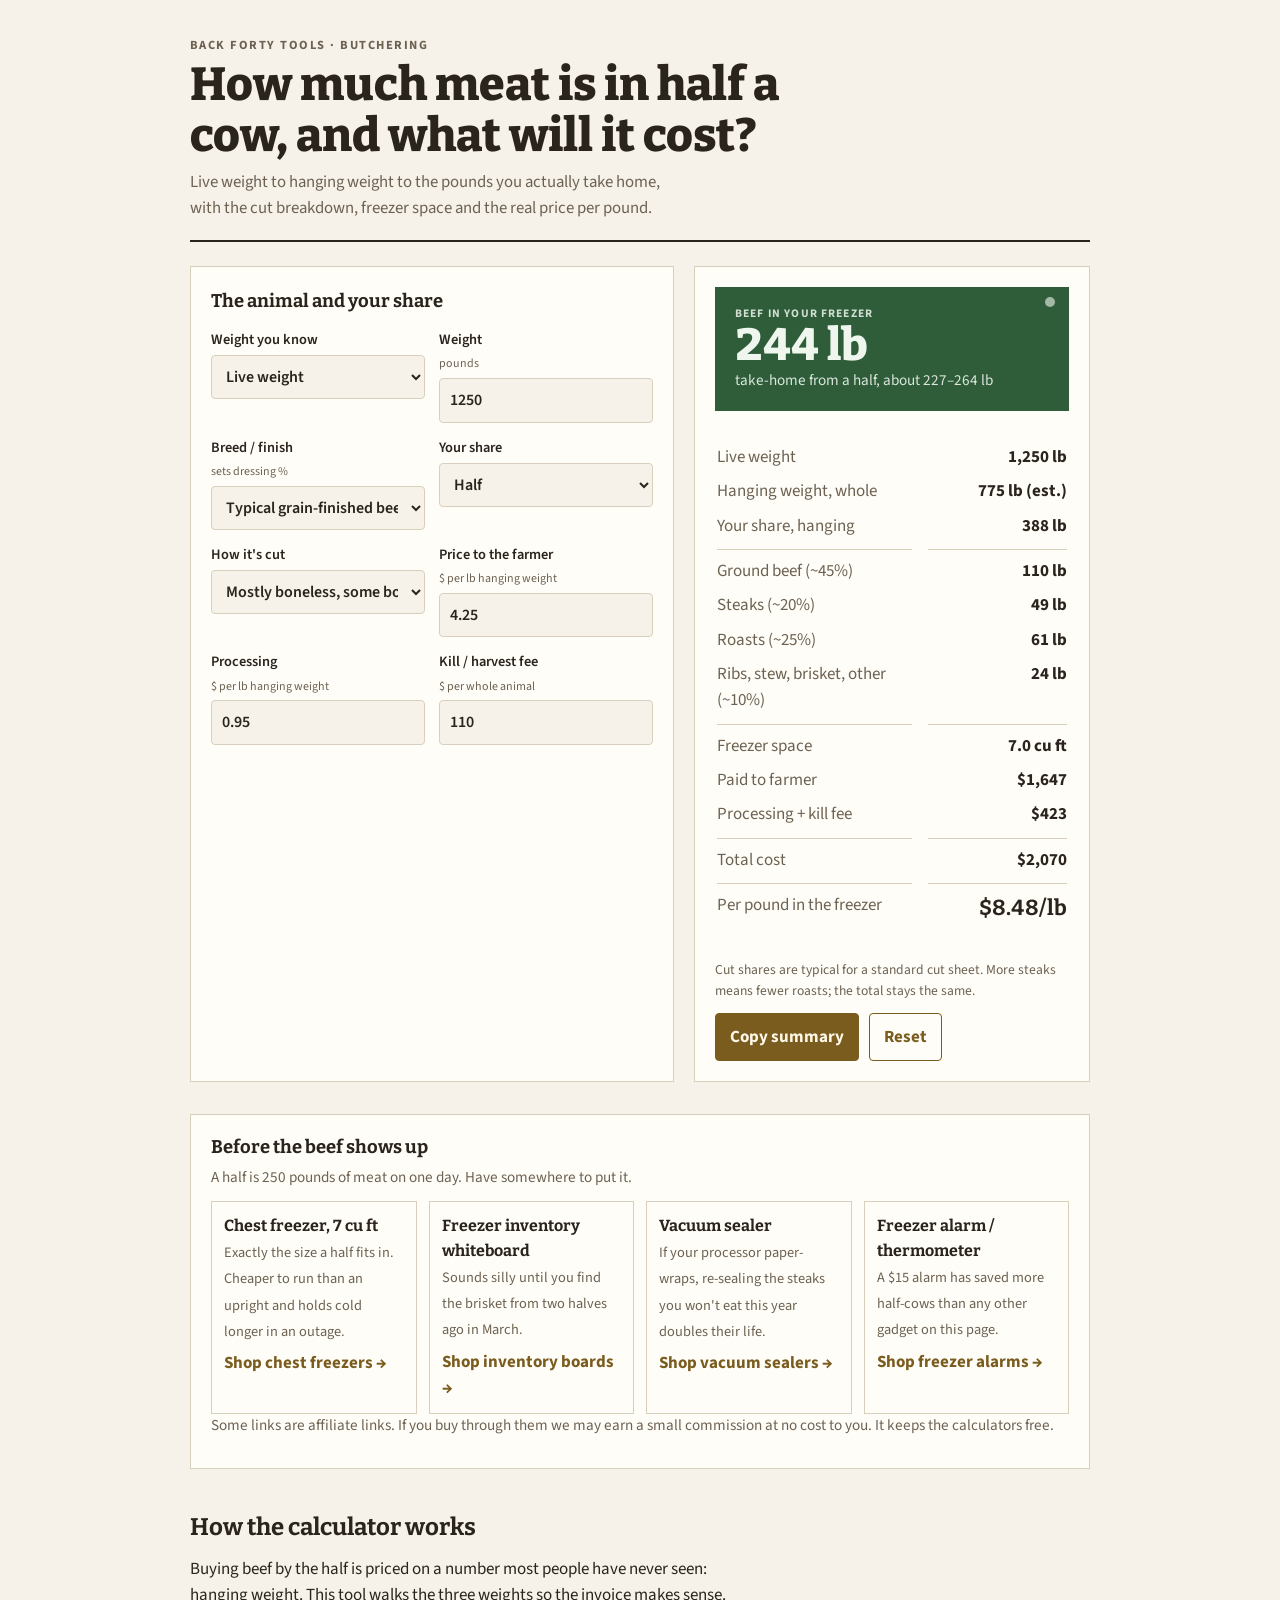
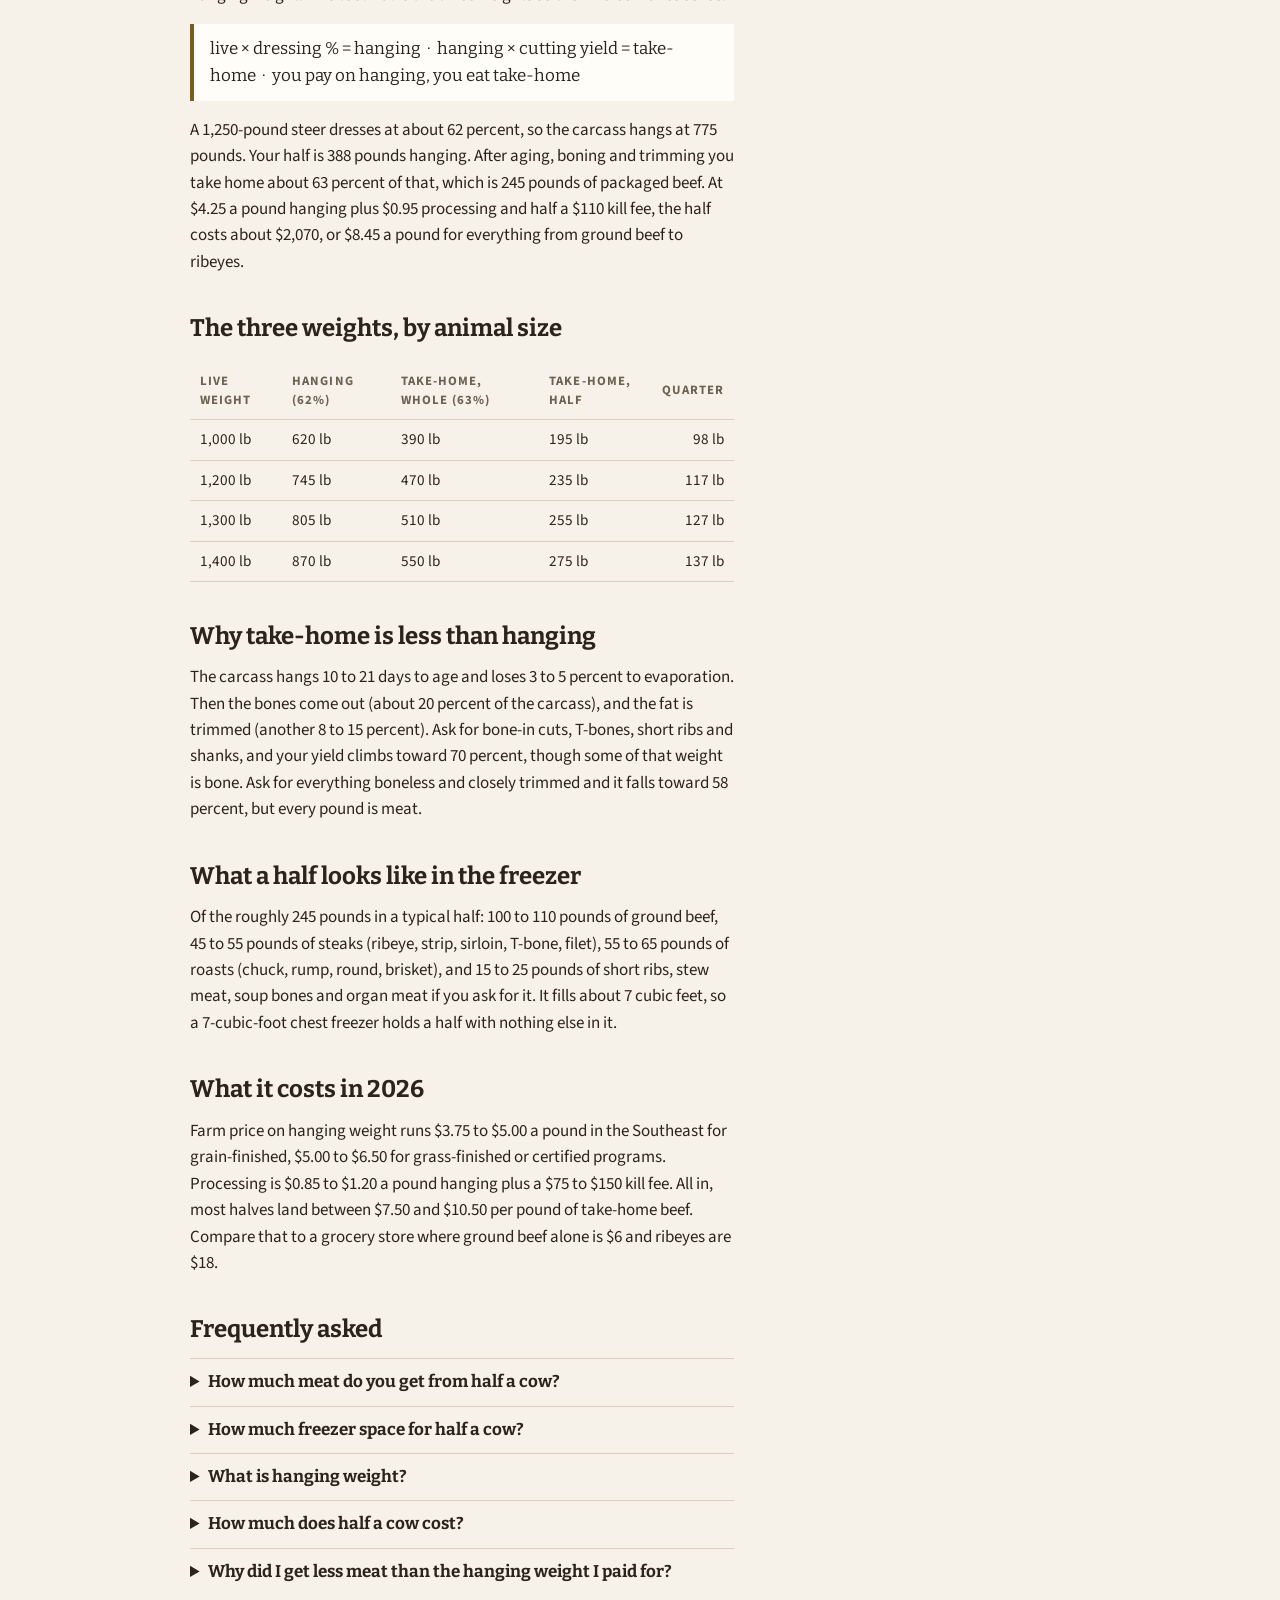
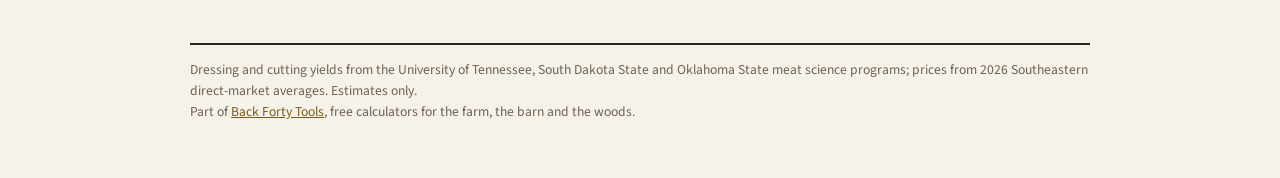
==== beef-yield-calculator/index.html @ 3a5c6327 "Add stocking rate, fence, gravel/dirt/concrete, beef yield and coop size calculators Co-Authored-By:" ====
<!doctype html>
<html lang="en">
<head>
<meta charset="utf-8">
<meta name="viewport" content="width=device-width, initial-scale=1">
<title>Half a Cow Calculator: How Much Meat and What It Costs | Back Forty Tools</title>
<meta name="description" content="Free beef yield calculator. Enter live or hanging weight and your share (whole, half, quarter) to get take-home pounds, ground/steak/roast breakdown, freezer space and true cost per pound.">
<link rel="canonical" href="https://backfortytools.com/beef-yield-calculator/">
<meta property="og:type" content="website">
<meta property="og:title" content="Beef Yield Calculator (Whole, Half, Quarter)">
<meta property="og:description" content="Free beef yield calculator. Enter live or hanging weight and your share (whole, half, quarter) to get take-home pounds, ground/steak/roast breakdown, freezer space and true cost per pound.">
<meta property="og:url" content="https://backfortytools.com/beef-yield-calculator/">
<meta property="og:site_name" content="Back Forty Tools">
<link rel="icon" href="data:image/svg+xml,%3Csvg xmlns='http://www.w3.org/2000/svg' viewBox='0 0 32 32'%3E%3Crect width='32' height='32' rx='6' fill='%232f5d3a'/%3E%3Cpath d='M8 22h16M8 17h16M8 12h16' stroke='%23eef6ee' stroke-width='3' stroke-linecap='round'/%3E%3C/svg%3E">
<link rel="preconnect" href="https://fonts.googleapis.com">
<link rel="preconnect" href="https://fonts.gstatic.com" crossorigin>
<link rel="stylesheet" href="https://fonts.googleapis.com/css2?family=Bitter:wght@500;700;800&family=Source+Sans+3:wght@400;600;700&display=swap">
<script type="application/ld+json">{"@context": "https://schema.org", "@graph": [{"@type": "WebApplication", "name": "Beef Yield Calculator", "url": "https://backfortytools.com/beef-yield-calculator/", "applicationCategory": "UtilitiesApplication", "operatingSystem": "Any", "offers": {"@type": "Offer", "price": "0", "priceCurrency": "USD"}, "description": "Free beef yield calculator. Enter live or hanging weight and your share (whole, half, quarter) to get take-home pounds, ground/steak/roast breakdown, freezer space and true cost per pound.", "isPartOf": {"@type": "WebSite", "name": "Back Forty Tools", "url": "https://backfortytools.com/"}}, {"@type": "FAQPage", "mainEntity": [{"@type": "Question", "name": "How much meat do you get from half a cow?", "acceptedAnswer": {"@type": "Answer", "text": "About 220 to 260 pounds of packaged beef from a typical 1,200 to 1,300-pound steer: roughly 100 pounds of ground, 50 of steaks, 60 of roasts and 20 of ribs, stew and other cuts."}}, {"@type": "Question", "name": "How much freezer space for half a cow?", "acceptedAnswer": {"@type": "Answer", "text": "7 to 8 cubic feet. A quarter needs 4; a whole beef needs 14 to 16, which is a full upright or a large chest freezer."}}, {"@type": "Question", "name": "What is hanging weight?", "acceptedAnswer": {"@type": "Answer", "text": "The weight of the carcass after slaughter, with the hide, head, feet and organs removed, before aging and cutting. It is about 62 percent of live weight and it is what most farmers charge on."}}, {"@type": "Question", "name": "How much does half a cow cost?", "acceptedAnswer": {"@type": "Answer", "text": "Usually $1,800 to $2,600 in 2026 including processing, which works out to $7.50 to $10.50 per pound of take-home beef. Grass-finished and certified programs run higher."}}, {"@type": "Question", "name": "Why did I get less meat than the hanging weight I paid for?", "acceptedAnswer": {"@type": "Answer", "text": "Normal. About 37 percent of hanging weight is bone, trimmed fat and moisture lost during aging. If your take-home is under 55 percent of hanging, ask the processor for the cut sheet and the aged weight."}}]}]}</script>
<style>
/* Layout: ledger-style — one calculator card up top, results in a barn-tag strip, then plain-spoken reference copy in a single reading column. */
:root{
  --bg:#f6f2ea;          /* hay-dust cream */
  --surface:#fffdf8;
  --fg:#2a241c;
  --muted:#6d6252;
  --line:#d9cfbd;
  --accent:#7a5c1e;      /* cured-timothy brown */
  --accent-ink:#fff8e8;
  --tag:#2f5d3a;         /* feed-tag green */
  --tag-ink:#eef6ee;
  --display:"Bitter",Georgia,"Times New Roman",serif;
  --body:"Source Sans 3","Segoe UI",system-ui,sans-serif;
}
@media (prefers-color-scheme: dark){:root:not([data-theme="light"]){
  --bg:#1c1915;--surface:#262119;--fg:#efe7d8;--muted:#b3a68f;--line:#443b2e;
  --accent:#d9b25c;--accent-ink:#1c1915;--tag:#7fbf8c;--tag-ink:#13201a;color-scheme:dark}}
:root[data-theme="dark"]{
  --bg:#1c1915;--surface:#262119;--fg:#efe7d8;--muted:#b3a68f;--line:#443b2e;
  --accent:#d9b25c;--accent-ink:#1c1915;--tag:#7fbf8c;--tag-ink:#13201a;color-scheme:dark}

*{box-sizing:border-box}
[hidden]{display:none!important}
img{max-width:100%}
body{background:var(--bg);color:var(--fg);font-family:var(--body);font-size:17px;line-height:1.55;padding-inline:16px;padding-block:0 48px}
.wrap{max-width:900px;margin:0 auto}
header{padding-block:28px 18px;border-bottom:2px solid var(--fg)}
.kicker{font-family:var(--body);text-transform:uppercase;letter-spacing:.12em;font-size:.78rem;font-weight:700;color:var(--muted)}
h1{font-family:var(--display);font-weight:800;font-size:clamp(1.9rem,4.5vw,2.9rem);line-height:1.1;margin:.25rem 0 .5rem;text-wrap:balance}
.lede{max-width:62ch;margin:0;color:var(--muted);font-size:1.05rem}

.calc{margin-top:24px;display:grid;grid-template-columns:1.1fr .9fr;gap:20px}
@media (max-width:720px){.calc{grid-template-columns:1fr}}
.panel{background:var(--surface);border:1px solid var(--line);padding:20px;min-width:0}
.panel h2{font-family:var(--display);font-size:1.15rem;margin:0 0 14px;font-weight:700}
.grid{display:grid;grid-template-columns:1fr 1fr;gap:14px}
@media (max-width:460px){.grid{grid-template-columns:1fr}}
label{display:flex;flex-direction:column;gap:4px;font-size:.9rem;font-weight:600;min-width:0}
label small{font-weight:400;color:var(--muted)}
input,select{font:inherit;font-size:1rem;padding:9px 10px;border:1px solid var(--line);background:var(--bg);color:var(--fg);border-radius:4px;width:100%;min-width:0}
input:focus,select:focus{outline:2px solid var(--accent);outline-offset:1px}
.span2{grid-column:1/-1}
fieldset{border:0;padding:0;margin:0;display:contents}

.results{display:flex;flex-direction:column;gap:12px}
.tag{background:var(--tag);color:var(--tag-ink);padding:18px 20px;position:relative}
.tag::before{content:"";position:absolute;top:10px;right:14px;width:10px;height:10px;border-radius:50%;background:var(--tag-ink);opacity:.6}
.tag .lbl{text-transform:uppercase;letter-spacing:.1em;font-size:.72rem;font-weight:700;opacity:.85}
.tag .big{font-family:var(--display);font-size:clamp(2rem,6vw,2.8rem);font-weight:800;line-height:1.05;font-variant-numeric:tabular-nums}
.tag .sub{font-size:.95rem;opacity:.9}
.rows{display:grid;grid-template-columns:minmax(0,1.4fr) minmax(0,1fr);row-gap:8px;column-gap:16px;font-variant-numeric:tabular-nums;padding:4px 2px}
.rows dt{color:var(--muted);margin:0}
.rows dd{margin:0;font-weight:700;text-align:right;overflow-wrap:anywhere}
.rows .total{border-top:1px solid var(--line);padding-top:8px;margin-top:2px}
.cost{font-family:var(--display);font-size:1.35rem}
.note{font-size:.85rem;color:var(--muted);margin:0}
.btn{font:inherit;font-weight:700;padding:10px 14px;border:1px solid var(--accent);background:var(--accent);color:var(--accent-ink);border-radius:4px;cursor:pointer}
.btn.ghost{background:transparent;color:var(--accent)}
.btn:focus-visible{outline:2px solid var(--fg);outline-offset:2px}
.copied{font-size:.85rem;color:var(--tag);font-weight:700}

.gear{margin-top:32px;border:1px solid var(--line);background:var(--surface);padding:18px 20px}
.gear h2{font-family:var(--display);font-size:1.15rem;margin:0 0 4px}
.gear p{margin:0 0 12px;color:var(--muted);font-size:.95rem}
.gear ul{list-style:none;padding:0;margin:0;display:grid;grid-template-columns:repeat(auto-fit,minmax(200px,1fr));gap:12px}
.gear li{border:1px solid var(--line);padding:12px;min-width:0}
.gear li strong{display:block;font-family:var(--display);font-size:1rem}
.gear li span{font-size:.9rem;color:var(--muted)}
.gear a{color:var(--accent);font-weight:700;text-decoration:none;display:inline-block;margin-top:6px}
.gear a:hover{text-decoration:underline}
.disc{font-size:.8rem;color:var(--muted);margin:12px 0 0}

article{max-width:68ch;margin-top:40px}
article h2{font-family:var(--display);font-size:1.5rem;margin:2.2rem 0 .6rem;text-wrap:balance}
article h3{font-family:var(--display);font-size:1.15rem;margin:1.6rem 0 .4rem}
article p{margin:0 0 1rem}
.tbl{overflow-x:auto;margin:1rem 0}
table{border-collapse:collapse;width:100%;font-size:.95rem;font-variant-numeric:tabular-nums}
th,td{text-align:left;padding:8px 10px;border-bottom:1px solid var(--line)}
th{font-size:.8rem;text-transform:uppercase;letter-spacing:.08em;color:var(--muted)}
td:last-child,th:last-child{text-align:right}
.formula{font-family:var(--display);background:var(--surface);border-left:4px solid var(--accent);padding:12px 16px;margin:1rem 0}
details{border-top:1px solid var(--line);padding:10px 0}
summary{cursor:pointer;font-weight:700;font-family:var(--display)}
details p{margin-top:.5rem}
footer{margin-top:48px;border-top:2px solid var(--fg);padding-top:14px;font-size:.85rem;color:var(--muted)}
footer a{color:var(--accent)}
@media (prefers-reduced-motion:no-preference){.tag .big{transition:opacity .15s}}

</style>
</head>
<body>
<div class="wrap">
<header>
  <div class="kicker"><a href="/" style="color:inherit;text-decoration:none">Back Forty Tools</a> · Butchering</div>
  <h1>How much meat is in half a cow, and what will it cost?</h1>
  <p class="lede">Live weight to hanging weight to the pounds you actually take home, with the cut breakdown, freezer space and the real price per pound.</p>
</header>
<section class="calc" aria-label="Beef yield calculator">
  <form class="panel" id="bfform" autocomplete="off">
    <h2>The animal and your share</h2>
    <div class="grid">
      <label>Weight you know
        <select id="wtype">
          <option value="live" selected>Live weight</option>
          <option value="hang">Hanging (carcass) weight</option>
        </select>
      </label>
      <label>Weight <small>pounds</small>
        <input id="weight" type="number" min="200" max="2500" step="10" value="1250" inputmode="numeric">
      </label>
      <label>Breed / finish <small>sets dressing %</small>
        <select id="dress">
          <option value="0.60">Grass-finished, dairy cross (60%)</option>
          <option value="0.62" selected>Typical grain-finished beef (62%)</option>
          <option value="0.64">Well-finished Angus / Hereford (64%)</option>
        </select>
      </label>
      <label>Your share
        <select id="share">
          <option value="1">Whole</option>
          <option value="0.5" selected>Half</option>
          <option value="0.25">Quarter</option>
          <option value="0.125">Eighth</option>
        </select>
      </label>
      <label>How it's cut
        <select id="cut">
          <option value="0.63" selected>Mostly boneless, some bone-in steaks (63%)</option>
          <option value="0.70">Bone-in where possible (70%)</option>
          <option value="0.58">All boneless, trimmed lean (58%)</option>
        </select>
      </label>
      <label>Price to the farmer <small>$ per lb hanging weight</small>
        <input id="ppl" type="number" min="0" step="0.05" value="4.25" inputmode="decimal">
      </label>
      <label>Processing <small>$ per lb hanging weight</small>
        <input id="proc" type="number" min="0" step="0.05" value="0.95" inputmode="decimal">
      </label>
      <label>Kill / harvest fee <small>$ per whole animal</small>
        <input id="kill" type="number" min="0" step="5" value="110" inputmode="numeric">
      </label>
    </div>
  </form>

  <aside class="panel results" aria-live="polite">
    <div class="tag">
      <div class="lbl">Beef in your freezer</div>
      <div class="big" id="r-meat">—</div>
      <div class="sub" id="r-sharetxt">—</div>
    </div>
    <dl class="rows">
      <dt>Live weight</dt><dd id="r-live">—</dd>
      <dt>Hanging weight, whole</dt><dd id="r-hang">—</dd>
      <dt>Your share, hanging</dt><dd id="r-myhang">—</dd>
      <dt class="total">Ground beef (~45%)</dt><dd class="total" id="r-ground">—</dd>
      <dt>Steaks (~20%)</dt><dd id="r-steak">—</dd>
      <dt>Roasts (~25%)</dt><dd id="r-roast">—</dd>
      <dt>Ribs, stew, brisket, other (~10%)</dt><dd id="r-other">—</dd>
      <dt class="total">Freezer space</dt><dd class="total" id="r-freezer">—</dd>
      <dt>Paid to farmer</dt><dd id="r-farm">—</dd>
      <dt>Processing + kill fee</dt><dd id="r-proc">—</dd>
      <dt class="total">Total cost</dt><dd class="total" id="r-total">—</dd>
      <dt class="total">Per pound in the freezer</dt><dd class="total cost" id="r-cpl">—</dd>
    </dl>
    <p class="note" id="r-note"></p>
    <div style="display:flex;gap:10px;flex-wrap:wrap;align-items:center">
      <button class="btn" type="button" id="copy">Copy summary</button>
      <button class="btn ghost" type="button" id="reset">Reset</button>
      <span class="copied" id="copied" hidden>Copied</span>
    </div>
  </aside>
</section>
<section class="gear" aria-label="Recommended gear">
  <h2>Before the beef shows up</h2>
  <p>A half is 250 pounds of meat on one day. Have somewhere to put it.</p>
  <ul>
<li><strong>Chest freezer, 7 cu ft</strong><span>Exactly the size a half fits in. Cheaper to run than an upright and holds cold longer in an outage.</span><br><a href="https://www.amazon.com/s?k=7+cu+ft+chest+freezer" rel="sponsored nofollow" target="_blank">Shop chest freezers →</a></li>
<li><strong>Freezer inventory whiteboard</strong><span>Sounds silly until you find the brisket from two halves ago in March.</span><br><a href="https://www.amazon.com/s?k=magnetic+freezer+inventory+board" rel="sponsored nofollow" target="_blank">Shop inventory boards →</a></li>
<li><strong>Vacuum sealer</strong><span>If your processor paper-wraps, re-sealing the steaks you won't eat this year doubles their life.</span><br><a href="https://www.amazon.com/s?k=vacuum+sealer+for+meat" rel="sponsored nofollow" target="_blank">Shop vacuum sealers →</a></li>
<li><strong>Freezer alarm / thermometer</strong><span>A $15 alarm has saved more half-cows than any other gadget on this page.</span><br><a href="https://www.amazon.com/s?k=freezer+alarm+thermometer" rel="sponsored nofollow" target="_blank">Shop freezer alarms →</a></li>
  </ul>
  <p class="disc">Some links are affiliate links. If you buy through them we may earn a small commission at no cost to you. It keeps the calculators free.</p>
</section>
<article>
  <h2>How the calculator works</h2>
  <p>Buying beef by the half is priced on a number most people have never seen: hanging weight. This tool walks the three weights so the invoice makes sense.</p>
  <div class="formula">live × dressing % = hanging &nbsp;·&nbsp; hanging × cutting yield = take-home &nbsp;·&nbsp; you pay on hanging, you eat take-home</div>
  <p>A 1,250-pound steer dresses at about 62 percent, so the carcass hangs at 775 pounds. Your half is 388 pounds hanging. After aging, boning and trimming you take home about 63 percent of that, which is 245 pounds of packaged beef. At $4.25 a pound hanging plus $0.95 processing and half a $110 kill fee, the half costs about $2,070, or $8.45 a pound for everything from ground beef to ribeyes.</p>

  <h2>The three weights, by animal size</h2>
  <div class="tbl"><table>
    <thead><tr><th>Live weight</th><th>Hanging (62%)</th><th>Take-home, whole (63%)</th><th>Take-home, half</th><th>Quarter</th></tr></thead>
    <tbody>
      <tr><td>1,000 lb</td><td>620 lb</td><td>390 lb</td><td>195 lb</td><td>98 lb</td></tr>
      <tr><td>1,200 lb</td><td>745 lb</td><td>470 lb</td><td>235 lb</td><td>117 lb</td></tr>
      <tr><td>1,300 lb</td><td>805 lb</td><td>510 lb</td><td>255 lb</td><td>127 lb</td></tr>
      <tr><td>1,400 lb</td><td>870 lb</td><td>550 lb</td><td>275 lb</td><td>137 lb</td></tr>
    </tbody>
  </table></div>

  <h2>Why take-home is less than hanging</h2>
  <p>The carcass hangs 10 to 21 days to age and loses 3 to 5 percent to evaporation. Then the bones come out (about 20 percent of the carcass), and the fat is trimmed (another 8 to 15 percent). Ask for bone-in cuts, T-bones, short ribs and shanks, and your yield climbs toward 70 percent, though some of that weight is bone. Ask for everything boneless and closely trimmed and it falls toward 58 percent, but every pound is meat.</p>

  <h2>What a half looks like in the freezer</h2>
  <p>Of the roughly 245 pounds in a typical half: 100 to 110 pounds of ground beef, 45 to 55 pounds of steaks (ribeye, strip, sirloin, T-bone, filet), 55 to 65 pounds of roasts (chuck, rump, round, brisket), and 15 to 25 pounds of short ribs, stew meat, soup bones and organ meat if you ask for it. It fills about 7 cubic feet, so a 7-cubic-foot chest freezer holds a half with nothing else in it.</p>

  <h2>What it costs in 2026</h2>
  <p>Farm price on hanging weight runs $3.75 to $5.00 a pound in the Southeast for grain-finished, $5.00 to $6.50 for grass-finished or certified programs. Processing is $0.85 to $1.20 a pound hanging plus a $75 to $150 kill fee. All in, most halves land between $7.50 and $10.50 per pound of take-home beef. Compare that to a grocery store where ground beef alone is $6 and ribeyes are $18.</p>

  <h2>Frequently asked</h2>
<details><summary>How much meat do you get from half a cow?</summary><p>About 220 to 260 pounds of packaged beef from a typical 1,200 to 1,300-pound steer: roughly 100 pounds of ground, 50 of steaks, 60 of roasts and 20 of ribs, stew and other cuts.</p></details>
<details><summary>How much freezer space for half a cow?</summary><p>7 to 8 cubic feet. A quarter needs 4; a whole beef needs 14 to 16, which is a full upright or a large chest freezer.</p></details>
<details><summary>What is hanging weight?</summary><p>The weight of the carcass after slaughter, with the hide, head, feet and organs removed, before aging and cutting. It is about 62 percent of live weight and it is what most farmers charge on.</p></details>
<details><summary>How much does half a cow cost?</summary><p>Usually $1,800 to $2,600 in 2026 including processing, which works out to $7.50 to $10.50 per pound of take-home beef. Grass-finished and certified programs run higher.</p></details>
<details><summary>Why did I get less meat than the hanging weight I paid for?</summary><p>Normal. About 37 percent of hanging weight is bone, trimmed fat and moisture lost during aging. If your take-home is under 55 percent of hanging, ask the processor for the cut sheet and the aged weight.</p></details>
</article>
<footer>
  Dressing and cutting yields from the University of Tennessee, South Dakota State and Oklahoma State meat science programs; prices from 2026 Southeastern direct-market averages. Estimates only.<br>
  Part of <a href="/">Back Forty Tools</a>, free calculators for the farm, the barn and the woods.
</footer>
</div>
<script>
(function(){
  var $=function(id){return document.getElementById(id)};
  var f={wtype:$('wtype'),weight:$('weight'),dress:$('dress'),share:$('share'),cut:$('cut'),ppl:$('ppl'),proc:$('proc'),kill:$('kill')};
  var fmt=function(n,d){return n.toLocaleString('en-US',{maximumFractionDigits:d==null?0:d,minimumFractionDigits:d==null?0:d})};
  var usd=function(n){return '$'+fmt(n,0)};
  var last='';
  function calc(){
    var w=+f.weight.value||0, d=+f.dress.value, sh=+f.share.value, cy=+f.cut.value;
    var live,hang;
    if(f.wtype.value==='hang'){hang=w;live=w/d;} else {live=w;hang=w*d;}
    var myHang=hang*sh;
    var meat=myHang*cy;
    var ground=meat*0.45, steak=meat*0.20, roast=meat*0.25, other=meat*0.10;
    var freezer=meat/35;
    var farm=myHang*(+f.ppl.value||0);
    var proc=myHang*(+f.proc.value||0)+(+f.kill.value||0)*sh;
    var total=farm+proc;
    var cpl=meat>0?total/meat:0;
    var shareName=f.share.options[f.share.selectedIndex].text.toLowerCase();
    $('r-meat').textContent=fmt(meat)+' lb';
    $('r-sharetxt').textContent='take-home from a '+shareName+', about '+fmt(meat*0.93)+'–'+fmt(meat*1.08)+' lb';
    $('r-live').textContent=fmt(live)+' lb'+(f.wtype.value==='hang'?' (est.)':'');
    $('r-hang').textContent=fmt(hang)+' lb'+(f.wtype.value==='live'?' (est.)':'');
    $('r-myhang').textContent=fmt(myHang)+' lb';
    $('r-ground').textContent=fmt(ground)+' lb'; $('r-steak').textContent=fmt(steak)+' lb'; $('r-roast').textContent=fmt(roast)+' lb'; $('r-other').textContent=fmt(other)+' lb';
    $('r-freezer').textContent=fmt(freezer,1)+' cu ft';
    $('r-farm').textContent=usd(farm); $('r-proc').textContent=usd(proc); $('r-total').textContent=usd(total);
    $('r-cpl').textContent='$'+cpl.toFixed(2)+'/lb';
    $('r-note').textContent='Cut shares are typical for a standard cut sheet. More steaks means fewer roasts; the total stays the same.';
    last='Beef: '+fmt(live)+' lb live → '+fmt(hang)+' lb hanging → '+shareName+' = '+fmt(myHang)+' lb hanging → '+fmt(meat)+' lb take-home (ground '+fmt(ground)+', steaks '+fmt(steak)+', roasts '+fmt(roast)+', other '+fmt(other)+'). Freezer '+fmt(freezer,1)+' cu ft. Cost '+usd(total)+' = $'+cpl.toFixed(2)+'/lb.';
  }
  f.wtype.addEventListener('change',function(){ if(f.wtype.value==='hang'&&+f.weight.value>1000)f.weight.value=775; if(f.wtype.value==='live'&&+f.weight.value<1000)f.weight.value=1250; calc(); });
  Object.keys(f).forEach(function(k){ f[k].addEventListener('input',calc); f[k].addEventListener('change',calc); });
  $('bfform').addEventListener('submit',function(e){e.preventDefault();calc();});
  $('reset').addEventListener('click',function(){ f.wtype.value='live';f.weight.value=1250;f.dress.value='0.62';f.share.value='0.5';f.cut.value='0.63';f.ppl.value=4.25;f.proc.value=0.95;f.kill.value=110;calc(); });
  $('copy').addEventListener('click',function(){
    var done=function(){$('copied').hidden=false;setTimeout(function(){$('copied').hidden=true},1800)};
    function fallback(){var t=document.createElement('textarea');t.value=last;document.body.appendChild(t);t.select();try{document.execCommand('copy');done()}catch(e){}document.body.removeChild(t)}
    if(navigator.clipboard&&navigator.clipboard.writeText){navigator.clipboard.writeText(last).then(done,fallback)}else{fallback()}
  });
  calc();
})();
</script>
</body>
</html>
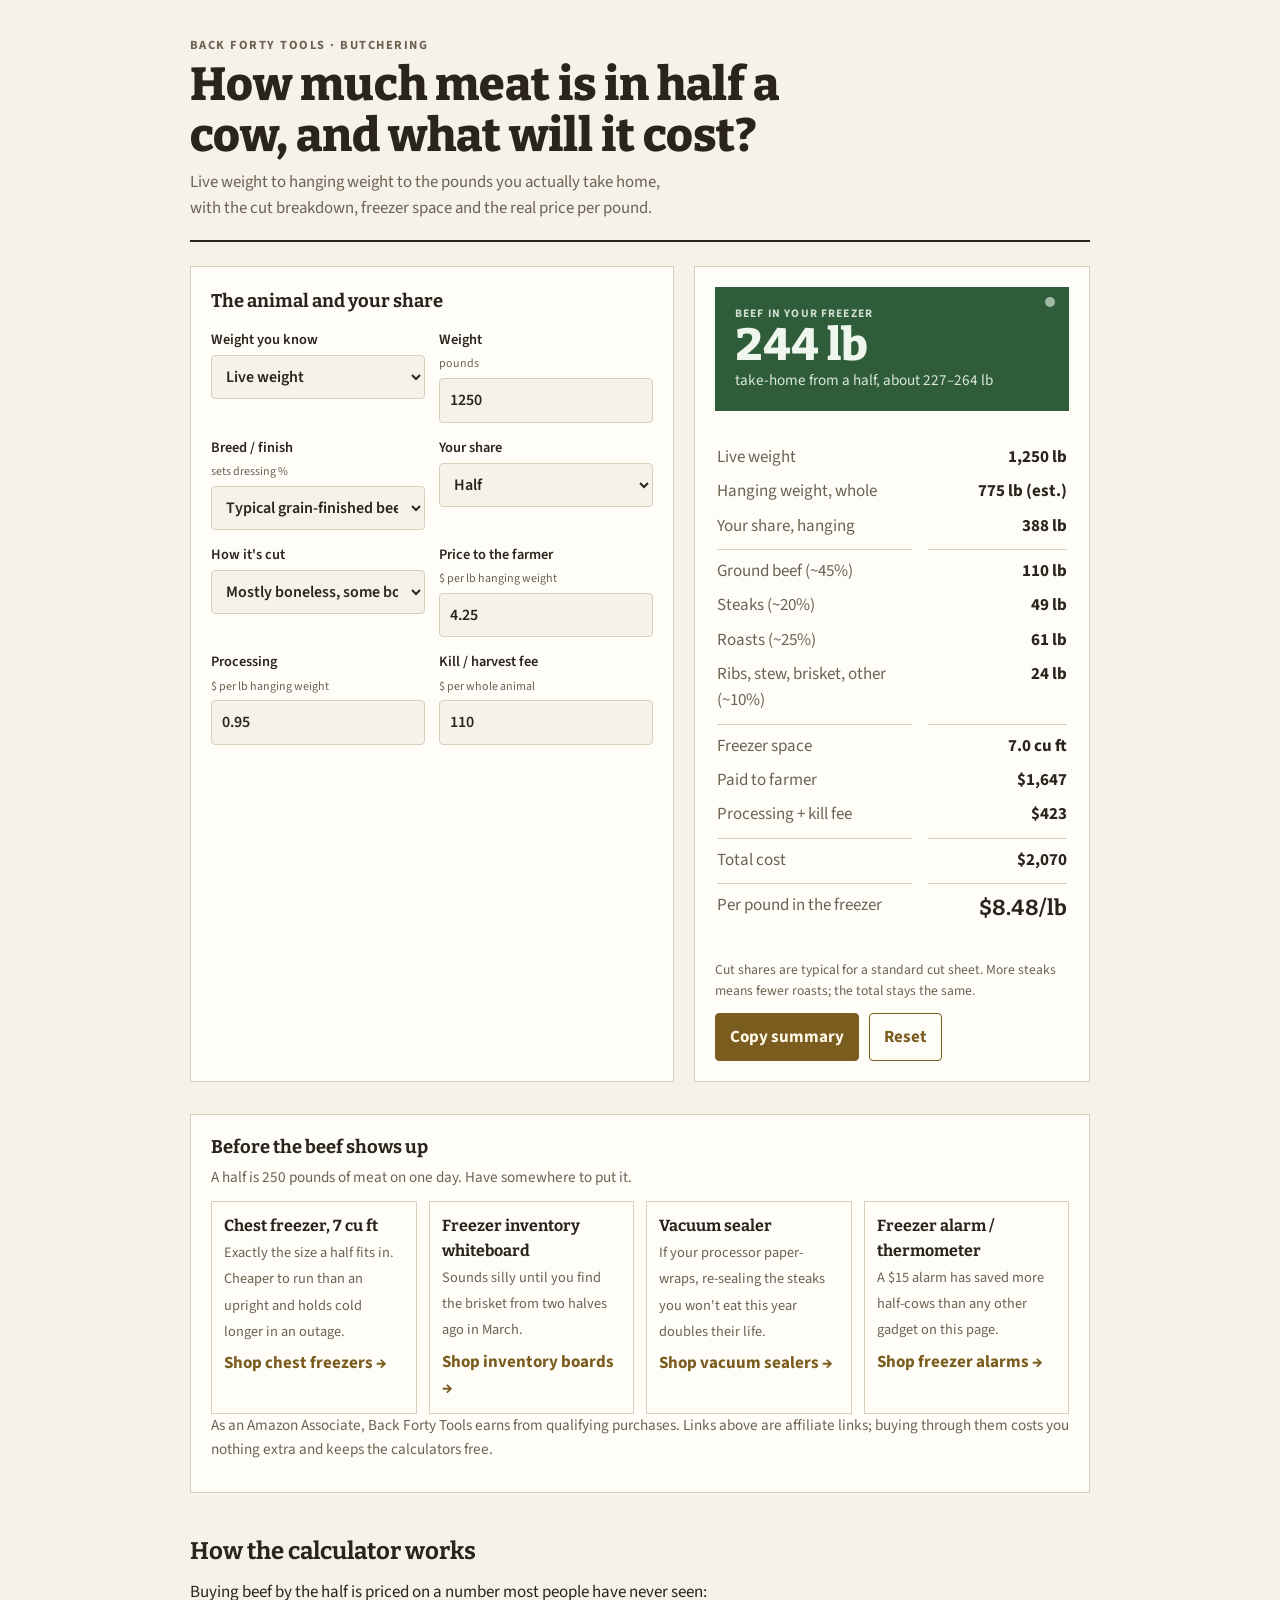
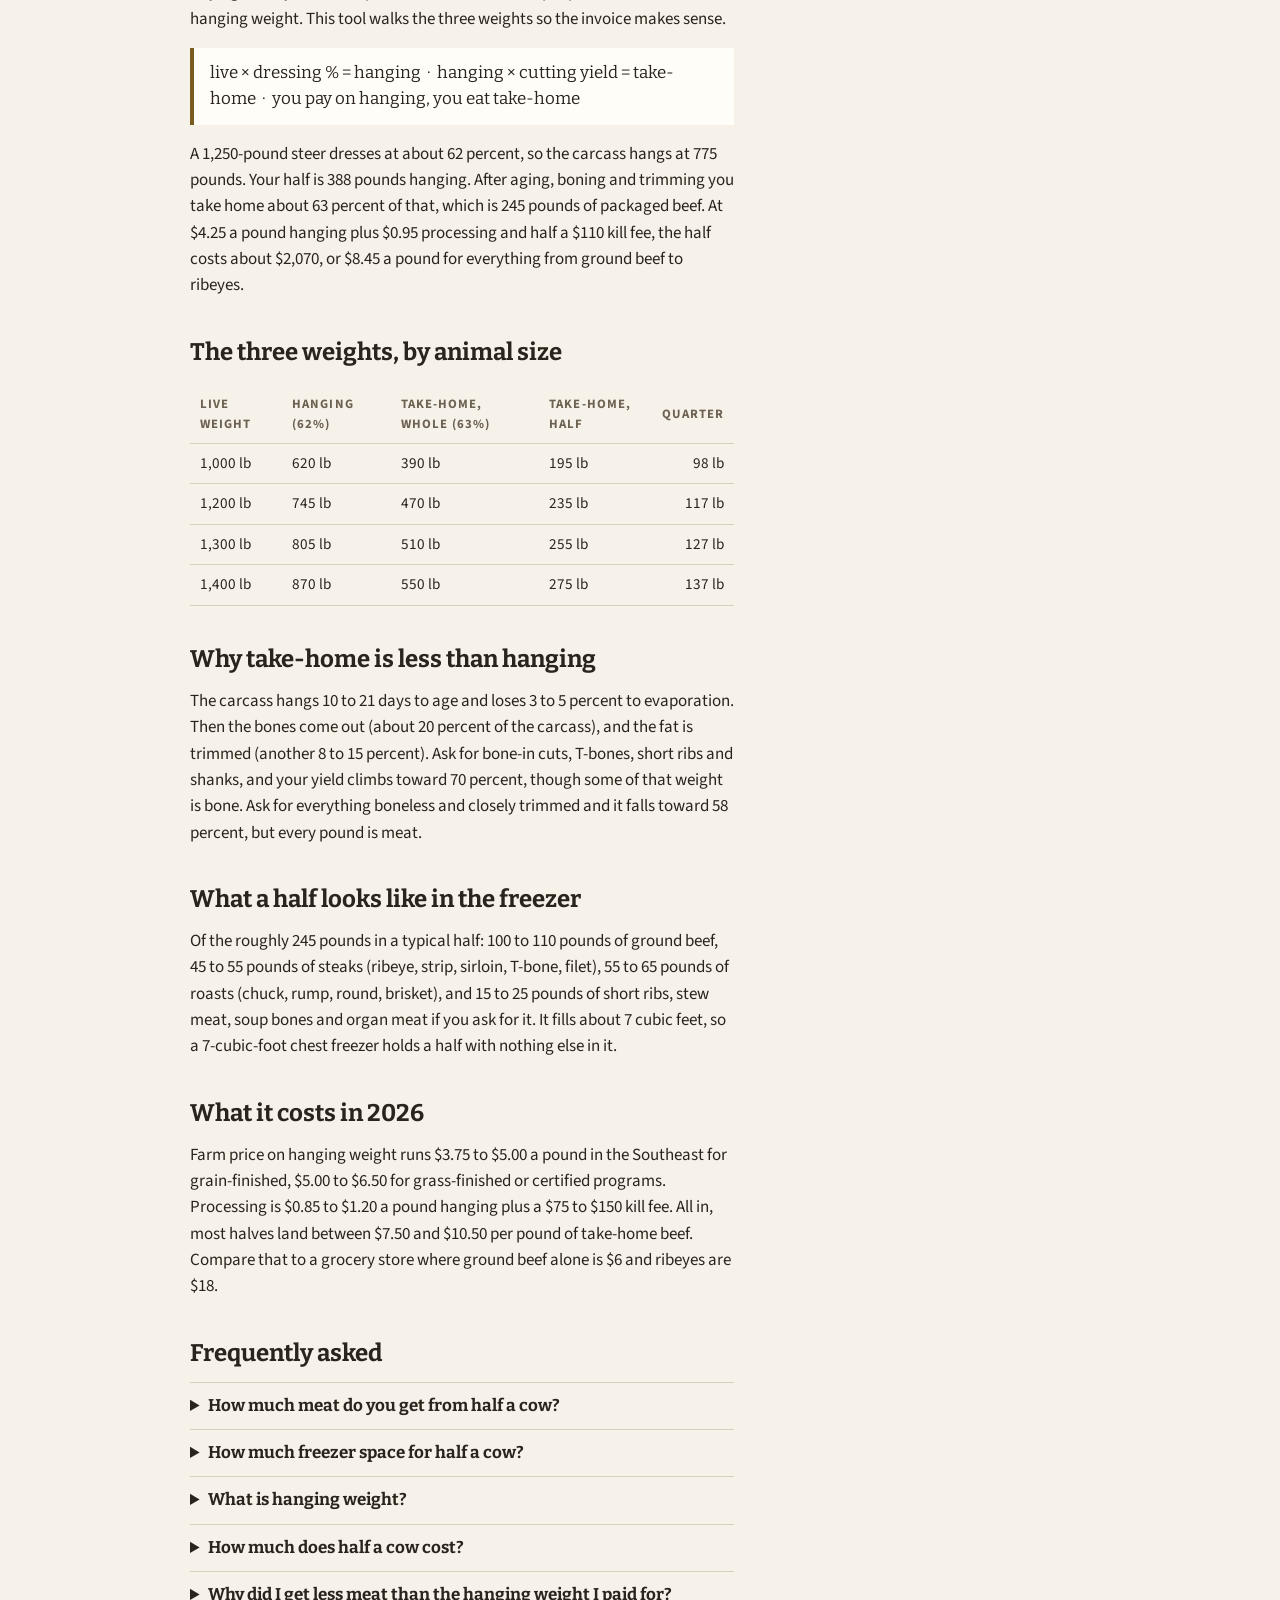
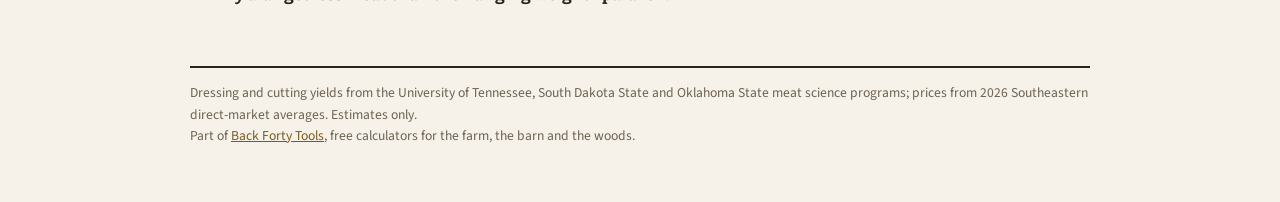
==== commit 48fd1b2d: "Tag all gear links with Amazon Associates ID; add Associates disclosure Co-Authored-By: Claude Fable" ====
--- a/beef-yield-calculator/index.html
+++ b/beef-yield-calculator/index.html
@@ -11,6 +11,7 @@
 <meta property="og:description" content="Free beef yield calculator. Enter live or hanging weight and your share (whole, half, quarter) to get take-home pounds, ground/steak/roast breakdown, freezer space and true cost per pound.">
 <meta property="og:url" content="https://backfortytools.com/beef-yield-calculator/">
 <meta property="og:site_name" content="Back Forty Tools">
+<meta name='impact-site-verification' value='7f219c73-b5ef-4933-9e98-e80d3054c940'>
 <link rel="icon" href="data:image/svg+xml,%3Csvg xmlns='http://www.w3.org/2000/svg' viewBox='0 0 32 32'%3E%3Crect width='32' height='32' rx='6' fill='%232f5d3a'/%3E%3Cpath d='M8 22h16M8 17h16M8 12h16' stroke='%23eef6ee' stroke-width='3' stroke-linecap='round'/%3E%3C/svg%3E">
 <link rel="preconnect" href="https://fonts.googleapis.com">
 <link rel="preconnect" href="https://fonts.gstatic.com" crossorigin>
@@ -194,12 +195,12 @@
   <h2>Before the beef shows up</h2>
   <p>A half is 250 pounds of meat on one day. Have somewhere to put it.</p>
   <ul>
-<li><strong>Chest freezer, 7 cu ft</strong><span>Exactly the size a half fits in. Cheaper to run than an upright and holds cold longer in an outage.</span><br><a href="https://www.amazon.com/s?k=7+cu+ft+chest+freezer" rel="sponsored nofollow" target="_blank">Shop chest freezers →</a></li>
-<li><strong>Freezer inventory whiteboard</strong><span>Sounds silly until you find the brisket from two halves ago in March.</span><br><a href="https://www.amazon.com/s?k=magnetic+freezer+inventory+board" rel="sponsored nofollow" target="_blank">Shop inventory boards →</a></li>
-<li><strong>Vacuum sealer</strong><span>If your processor paper-wraps, re-sealing the steaks you won't eat this year doubles their life.</span><br><a href="https://www.amazon.com/s?k=vacuum+sealer+for+meat" rel="sponsored nofollow" target="_blank">Shop vacuum sealers →</a></li>
-<li><strong>Freezer alarm / thermometer</strong><span>A $15 alarm has saved more half-cows than any other gadget on this page.</span><br><a href="https://www.amazon.com/s?k=freezer+alarm+thermometer" rel="sponsored nofollow" target="_blank">Shop freezer alarms →</a></li>
+<li><strong>Chest freezer, 7 cu ft</strong><span>Exactly the size a half fits in. Cheaper to run than an upright and holds cold longer in an outage.</span><br><a href="https://www.amazon.com/s?k=7+cu+ft+chest+freezer&tag=backfortytool-20" rel="sponsored nofollow" target="_blank">Shop chest freezers →</a></li>
+<li><strong>Freezer inventory whiteboard</strong><span>Sounds silly until you find the brisket from two halves ago in March.</span><br><a href="https://www.amazon.com/s?k=magnetic+freezer+inventory+board&tag=backfortytool-20" rel="sponsored nofollow" target="_blank">Shop inventory boards →</a></li>
+<li><strong>Vacuum sealer</strong><span>If your processor paper-wraps, re-sealing the steaks you won't eat this year doubles their life.</span><br><a href="https://www.amazon.com/s?k=vacuum+sealer+for+meat&tag=backfortytool-20" rel="sponsored nofollow" target="_blank">Shop vacuum sealers →</a></li>
+<li><strong>Freezer alarm / thermometer</strong><span>A $15 alarm has saved more half-cows than any other gadget on this page.</span><br><a href="https://www.amazon.com/s?k=freezer+alarm+thermometer&tag=backfortytool-20" rel="sponsored nofollow" target="_blank">Shop freezer alarms →</a></li>
   </ul>
-  <p class="disc">Some links are affiliate links. If you buy through them we may earn a small commission at no cost to you. It keeps the calculators free.</p>
+  <p class="disc">As an Amazon Associate, Back Forty Tools earns from qualifying purchases. Links above are affiliate links; buying through them costs you nothing extra and keeps the calculators free.</p>
 </section>
 <article>
   <h2>How the calculator works</h2>
@@ -283,5 +284,6 @@
   calc();
 })();
 </script>
+<script type="text/javascript">(function(i,m,p,a,c,t){c.ire_o=p;c[p]=c[p]||function(){(c[p].a=c[p].a||[]).push(arguments)};t=a.createElement(m);var z=a.getElementsByTagName(m)[0];t.async=1;t.src=i;z.parentNode.insertBefore(t,z)})('https://utt.impactcdn.com/P-A7917150-9175-4770-95e5-6a4ddcaab8cf1.js','script','impactStat',document,window);impactStat('trackImpression');</script>
 </body>
 </html>
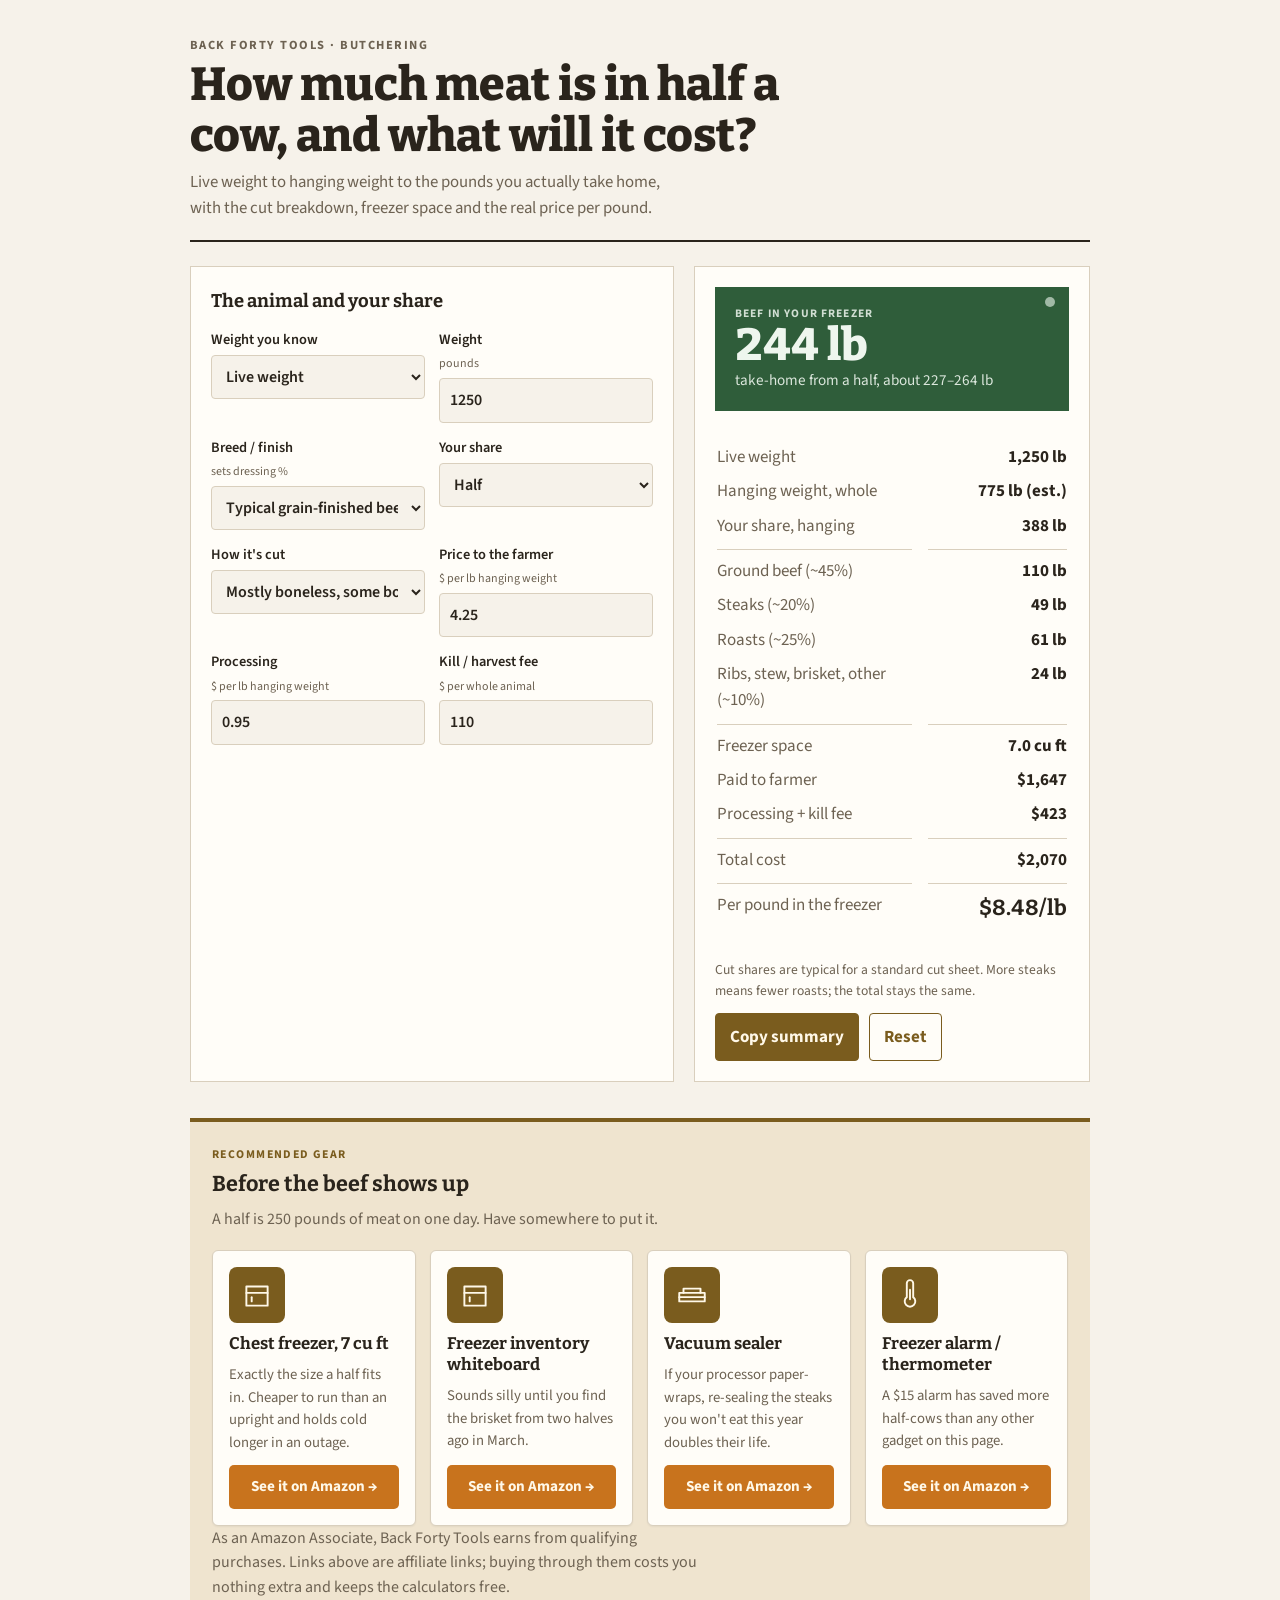
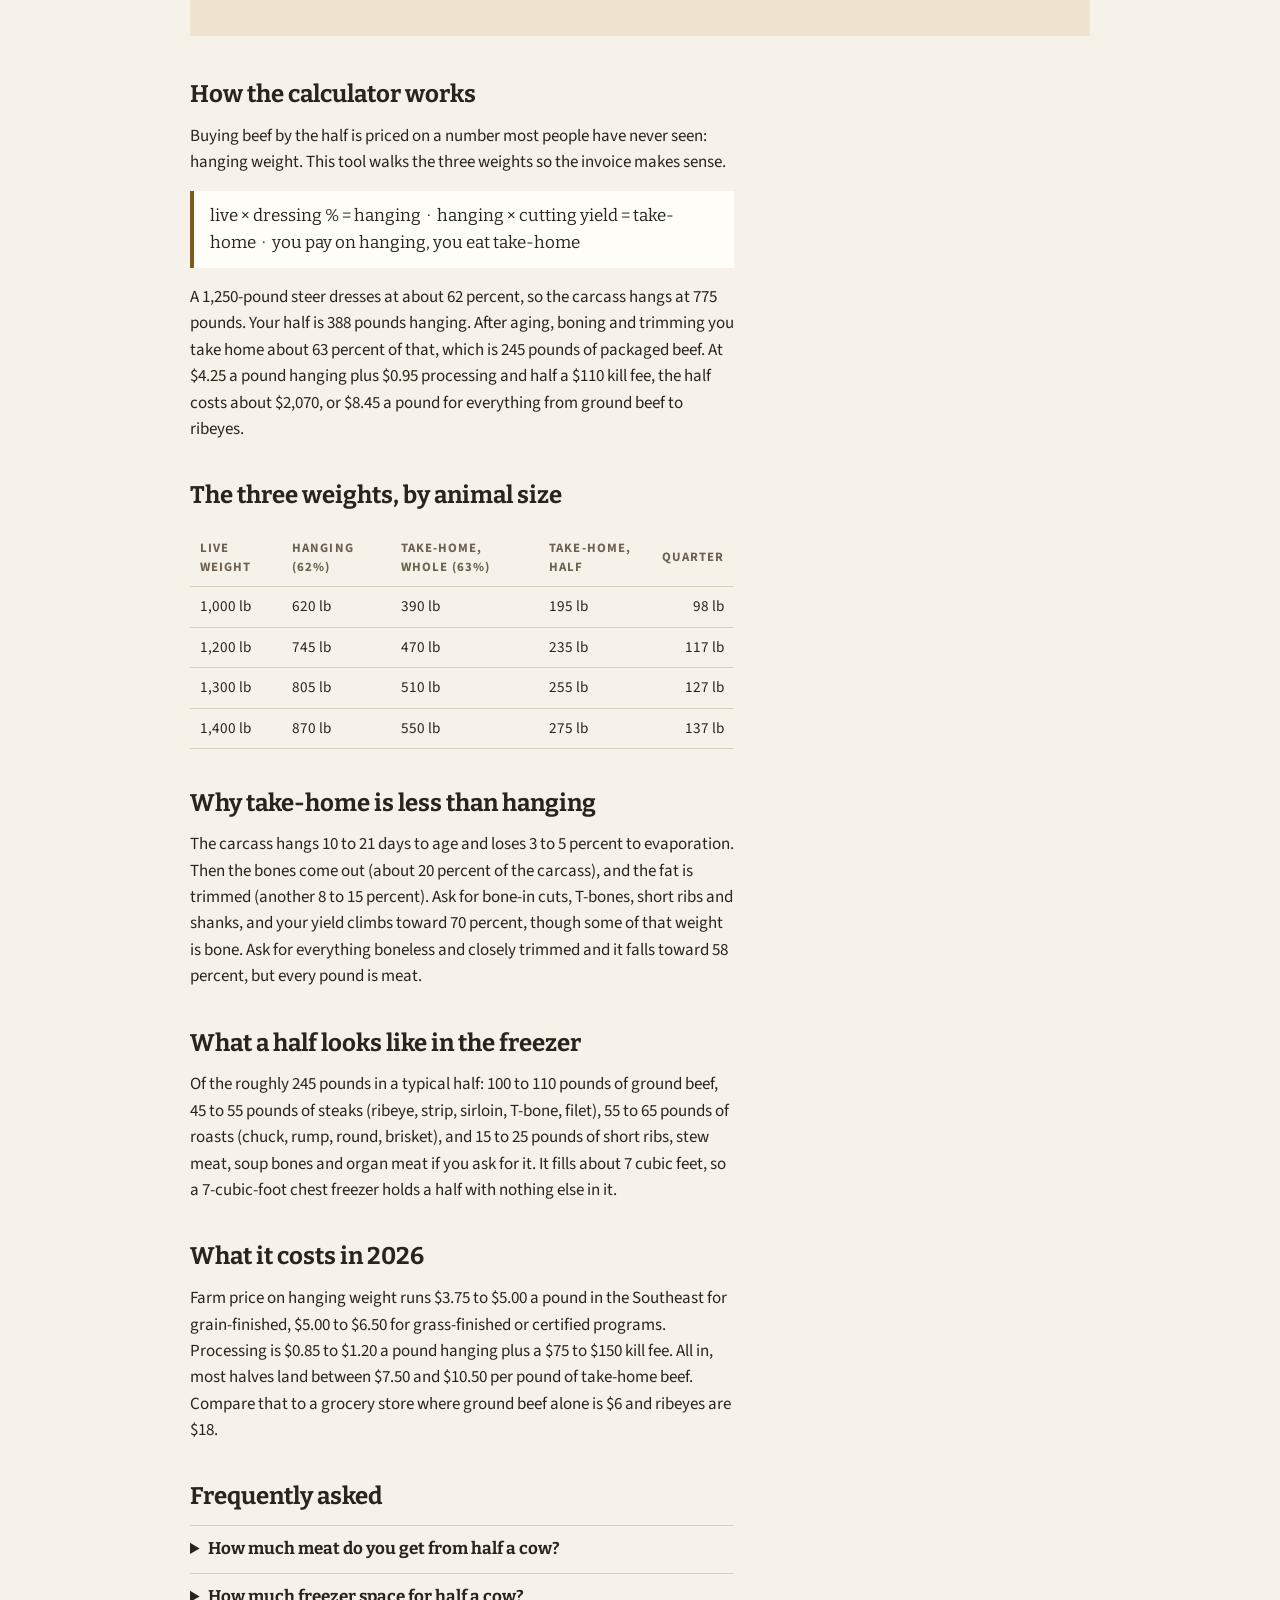
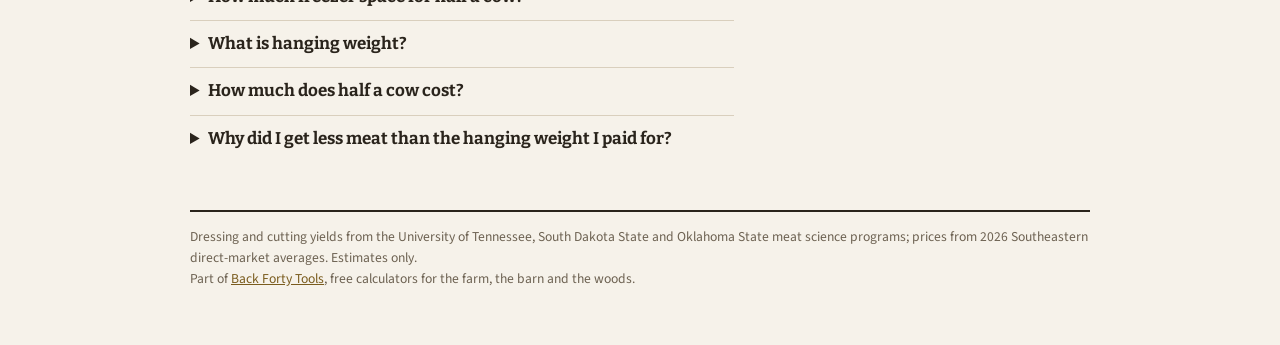
==== commit 550fb49e: "Restyle gear section as product cards with icons and buy buttons Co-Authored-By: Claude Fable 5.1 <n" ====
--- a/beef-yield-calculator/index.html
+++ b/beef-yield-calculator/index.html
@@ -29,15 +29,18 @@
   --accent-ink:#fff8e8;
   --tag:#2f5d3a;         /* feed-tag green */
   --tag-ink:#eef6ee;
+  --gearbg:#efe4cf;      /* feed-sack tan */
+  --buy:#c8731d;         /* saddle orange */
+  --buy-ink:#fff8e8;
   --display:"Bitter",Georgia,"Times New Roman",serif;
   --body:"Source Sans 3","Segoe UI",system-ui,sans-serif;
 }
 @media (prefers-color-scheme: dark){:root:not([data-theme="light"]){
   --bg:#1c1915;--surface:#262119;--fg:#efe7d8;--muted:#b3a68f;--line:#443b2e;
-  --accent:#d9b25c;--accent-ink:#1c1915;--tag:#7fbf8c;--tag-ink:#13201a;color-scheme:dark}}
+  --accent:#d9b25c;--accent-ink:#1c1915;--tag:#7fbf8c;--tag-ink:#13201a;--gearbg:#2d2619;--buy:#e08a35;--buy-ink:#1c1915;color-scheme:dark}}
 :root[data-theme="dark"]{
   --bg:#1c1915;--surface:#262119;--fg:#efe7d8;--muted:#b3a68f;--line:#443b2e;
-  --accent:#d9b25c;--accent-ink:#1c1915;--tag:#7fbf8c;--tag-ink:#13201a;color-scheme:dark}
+  --accent:#d9b25c;--accent-ink:#1c1915;--tag:#7fbf8c;--tag-ink:#13201a;--gearbg:#2d2619;--buy:#e08a35;--buy-ink:#1c1915;color-scheme:dark}
 
 *{box-sizing:border-box}
 [hidden]{display:none!important}
@@ -79,16 +82,19 @@
 .btn:focus-visible{outline:2px solid var(--fg);outline-offset:2px}
 .copied{font-size:.85rem;color:var(--tag);font-weight:700}
 
-.gear{margin-top:32px;border:1px solid var(--line);background:var(--surface);padding:18px 20px}
-.gear h2{font-family:var(--display);font-size:1.15rem;margin:0 0 4px}
-.gear p{margin:0 0 12px;color:var(--muted);font-size:.95rem}
-.gear ul{list-style:none;padding:0;margin:0;display:grid;grid-template-columns:repeat(auto-fit,minmax(200px,1fr));gap:12px}
-.gear li{border:1px solid var(--line);padding:12px;min-width:0}
-.gear li strong{display:block;font-family:var(--display);font-size:1rem}
-.gear li span{font-size:.9rem;color:var(--muted)}
-.gear a{color:var(--accent);font-weight:700;text-decoration:none;display:inline-block;margin-top:6px}
-.gear a:hover{text-decoration:underline}
-.disc{font-size:.8rem;color:var(--muted);margin:12px 0 0}
+.gear{margin-top:36px;background:var(--gearbg);border-top:4px solid var(--accent);padding:24px 22px 18px}
+.gear .eyebrow{text-transform:uppercase;letter-spacing:.12em;font-size:.74rem;font-weight:700;color:var(--accent)}
+.gear h2{font-family:var(--display);font-size:1.35rem;margin:.2rem 0 6px}
+.gear>p{margin:0 0 18px;color:var(--muted);font-size:1rem;max-width:62ch}
+.gear ul{list-style:none;padding:0;margin:0;display:grid;grid-template-columns:repeat(auto-fit,minmax(185px,1fr));gap:14px}
+.gear li{background:var(--surface);border:1px solid var(--line);border-radius:6px;padding:16px;min-width:0;display:flex;flex-direction:column;gap:10px;box-shadow:0 1px 2px rgba(42,36,28,.06)}
+.gear .ico{width:56px;height:56px;border-radius:8px;background:var(--accent);color:var(--accent-ink);display:flex;align-items:center;justify-content:center}
+.gear .ico svg{width:34px;height:34px;fill:none;stroke:currentColor;stroke-width:1.8;stroke-linecap:round;stroke-linejoin:round}
+.gear li strong{display:block;font-family:var(--display);font-size:1.05rem;line-height:1.25}
+.gear li span{font-size:.92rem;color:var(--muted);flex:1}
+.gear a.buy{display:block;text-align:center;background:var(--buy);color:var(--buy-ink);font-weight:700;text-decoration:none;padding:10px 12px;border-radius:5px;font-size:.95rem}
+.gear a.buy:hover,.gear a.buy:focus-visible{filter:brightness(1.08);outline:none}
+.disc{font-size:.8rem;color:var(--muted);margin:14px 0 0}
 
 article{max-width:68ch;margin-top:40px}
 article h2{font-family:var(--display);font-size:1.5rem;margin:2.2rem 0 .6rem;text-wrap:balance}
@@ -192,13 +198,14 @@
   </aside>
 </section>
 <section class="gear" aria-label="Recommended gear">
+  <div class="eyebrow">Recommended gear</div>
   <h2>Before the beef shows up</h2>
   <p>A half is 250 pounds of meat on one day. Have somewhere to put it.</p>
   <ul>
-<li><strong>Chest freezer, 7 cu ft</strong><span>Exactly the size a half fits in. Cheaper to run than an upright and holds cold longer in an outage.</span><br><a href="https://www.amazon.com/s?k=7+cu+ft+chest+freezer&tag=backfortytool-20" rel="sponsored nofollow" target="_blank">Shop chest freezers →</a></li>
-<li><strong>Freezer inventory whiteboard</strong><span>Sounds silly until you find the brisket from two halves ago in March.</span><br><a href="https://www.amazon.com/s?k=magnetic+freezer+inventory+board&tag=backfortytool-20" rel="sponsored nofollow" target="_blank">Shop inventory boards →</a></li>
-<li><strong>Vacuum sealer</strong><span>If your processor paper-wraps, re-sealing the steaks you won't eat this year doubles their life.</span><br><a href="https://www.amazon.com/s?k=vacuum+sealer+for+meat&tag=backfortytool-20" rel="sponsored nofollow" target="_blank">Shop vacuum sealers →</a></li>
-<li><strong>Freezer alarm / thermometer</strong><span>A $15 alarm has saved more half-cows than any other gadget on this page.</span><br><a href="https://www.amazon.com/s?k=freezer+alarm+thermometer&tag=backfortytool-20" rel="sponsored nofollow" target="_blank">Shop freezer alarms →</a></li>
+<li><div class="ico" aria-hidden="true"><svg viewBox="0 0 32 32"><path d="M6 8h20v18H6z"/><path d="M6 14h20"/><path d="M11 18v4"/></svg></div><strong>Chest freezer, 7 cu ft</strong><span>Exactly the size a half fits in. Cheaper to run than an upright and holds cold longer in an outage.</span><a class="buy" href="https://www.amazon.com/s?k=7+cu+ft+chest+freezer&tag=backfortytool-20" rel="sponsored nofollow" target="_blank">See it on Amazon →</a></li>
+<li><div class="ico" aria-hidden="true"><svg viewBox="0 0 32 32"><path d="M6 8h20v18H6z"/><path d="M6 14h20"/><path d="M11 18v4"/></svg></div><strong>Freezer inventory whiteboard</strong><span>Sounds silly until you find the brisket from two halves ago in March.</span><a class="buy" href="https://www.amazon.com/s?k=magnetic+freezer+inventory+board&tag=backfortytool-20" rel="sponsored nofollow" target="_blank">See it on Amazon →</a></li>
+<li><div class="ico" aria-hidden="true"><svg viewBox="0 0 32 32"><path d="M4 14h24v8H4z"/><path d="M4 18h24"/><path d="M8 14v-4h16v4"/></svg></div><strong>Vacuum sealer</strong><span>If your processor paper-wraps, re-sealing the steaks you won't eat this year doubles their life.</span><a class="buy" href="https://www.amazon.com/s?k=vacuum+sealer+for+meat&tag=backfortytool-20" rel="sponsored nofollow" target="_blank">See it on Amazon →</a></li>
+<li><div class="ico" aria-hidden="true"><svg viewBox="0 0 32 32"><path d="M13 5a3 3 0 016 0v13a5 5 0 11-6 0z"/><path d="M16 11v9"/></svg></div><strong>Freezer alarm / thermometer</strong><span>A $15 alarm has saved more half-cows than any other gadget on this page.</span><a class="buy" href="https://www.amazon.com/s?k=freezer+alarm+thermometer&tag=backfortytool-20" rel="sponsored nofollow" target="_blank">See it on Amazon →</a></li>
   </ul>
   <p class="disc">As an Amazon Associate, Back Forty Tools earns from qualifying purchases. Links above are affiliate links; buying through them costs you nothing extra and keeps the calculators free.</p>
 </section>
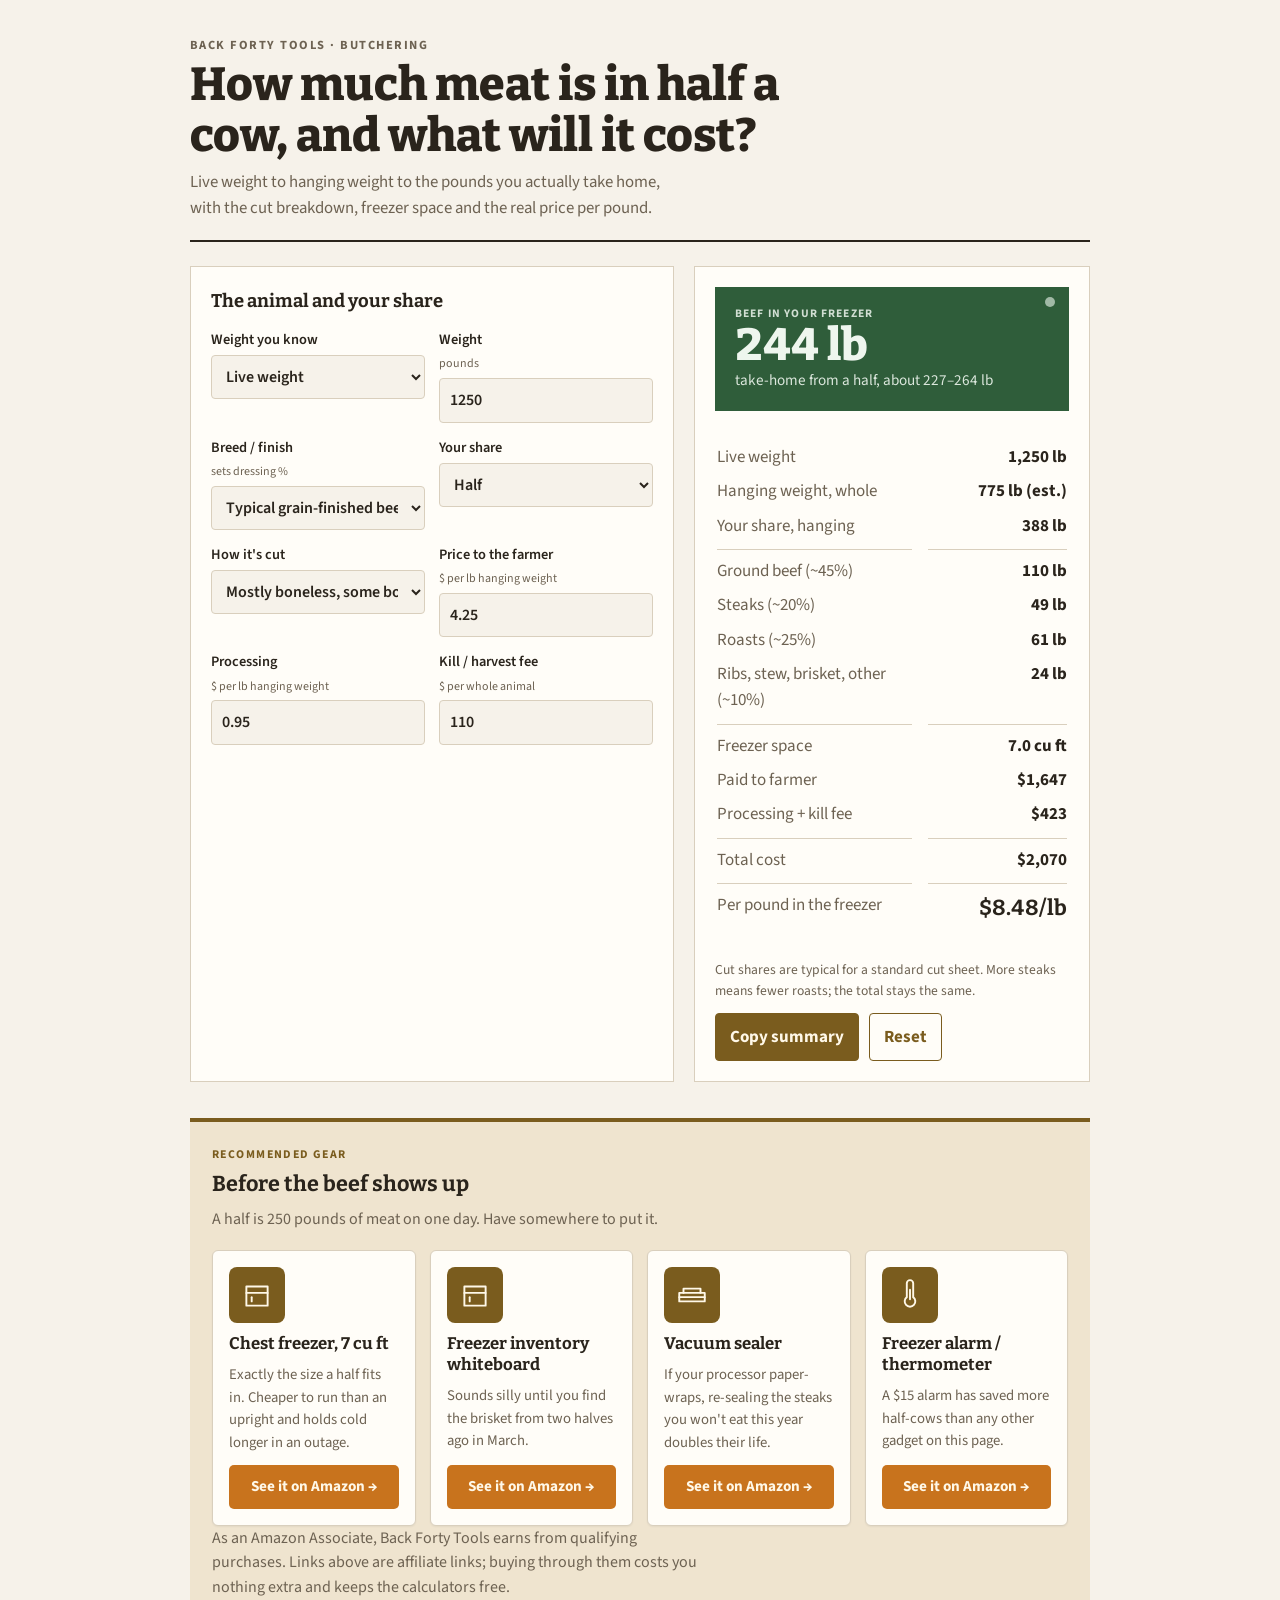
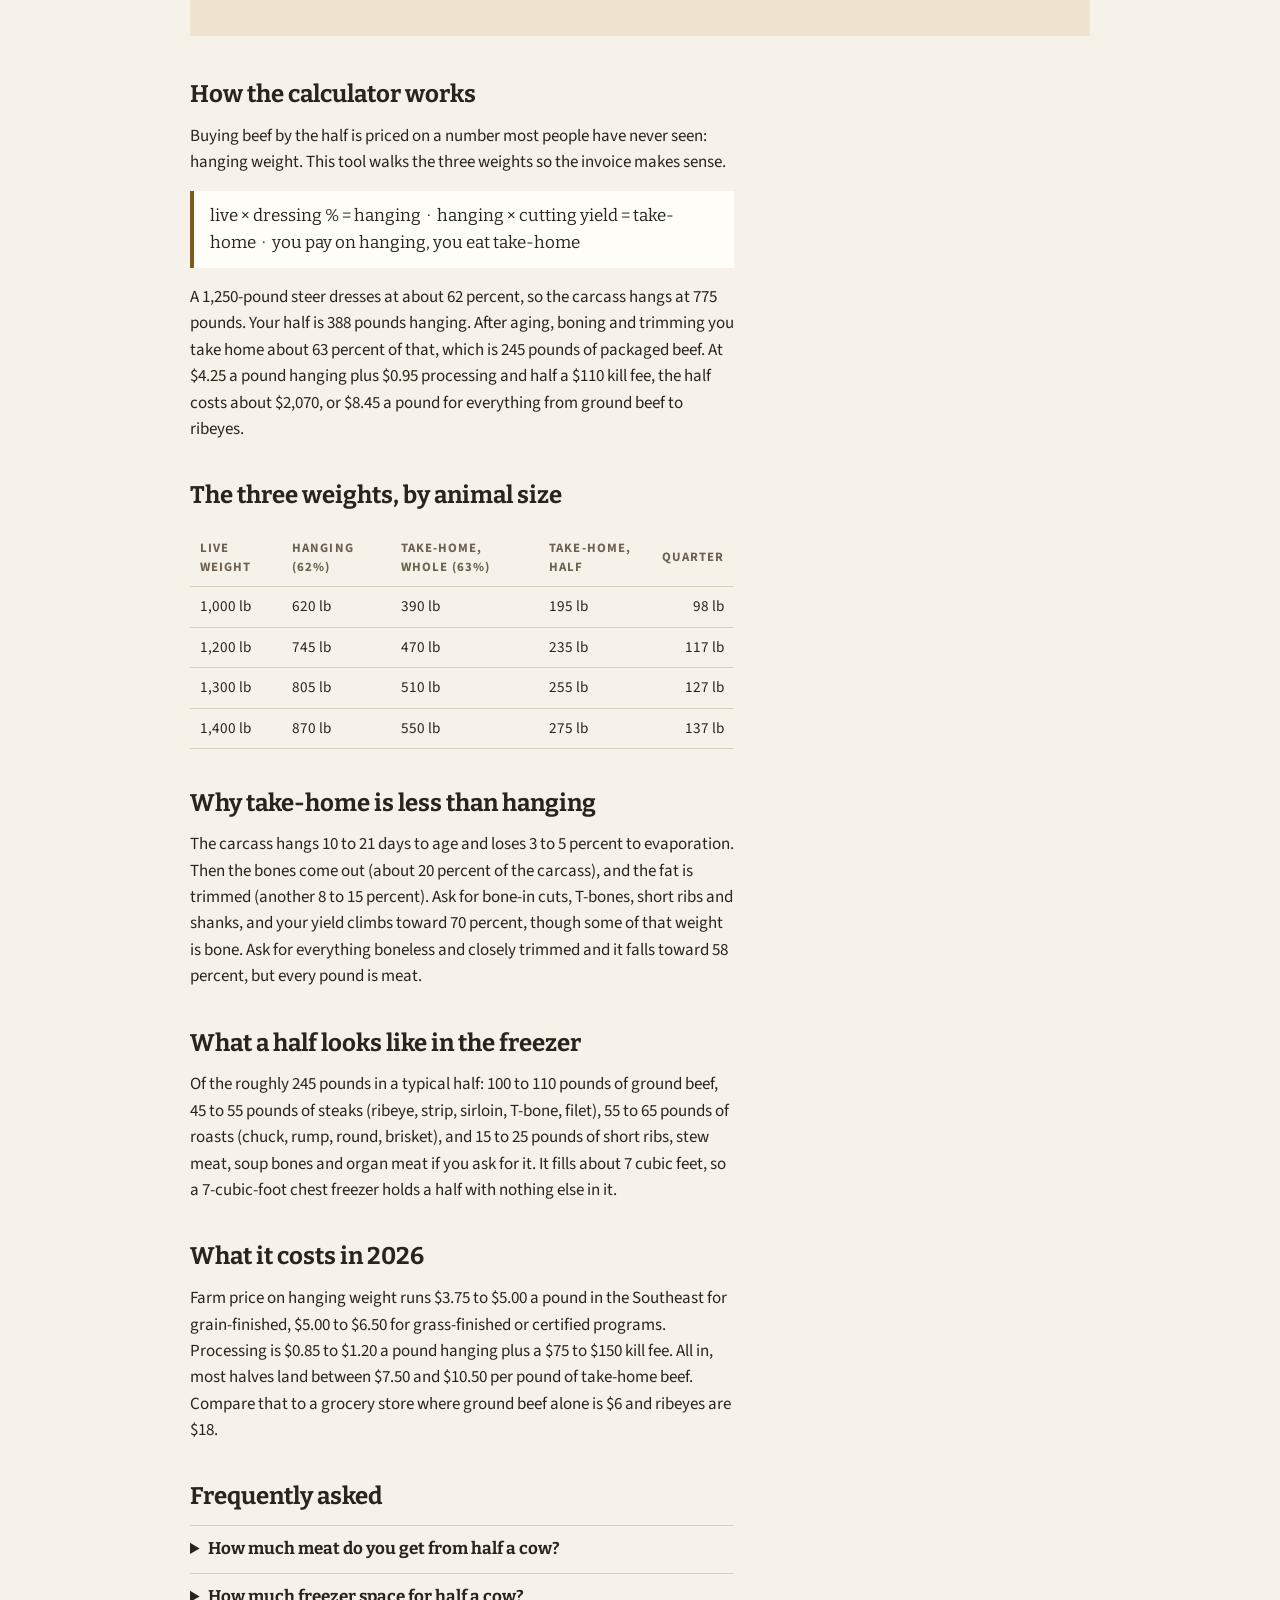
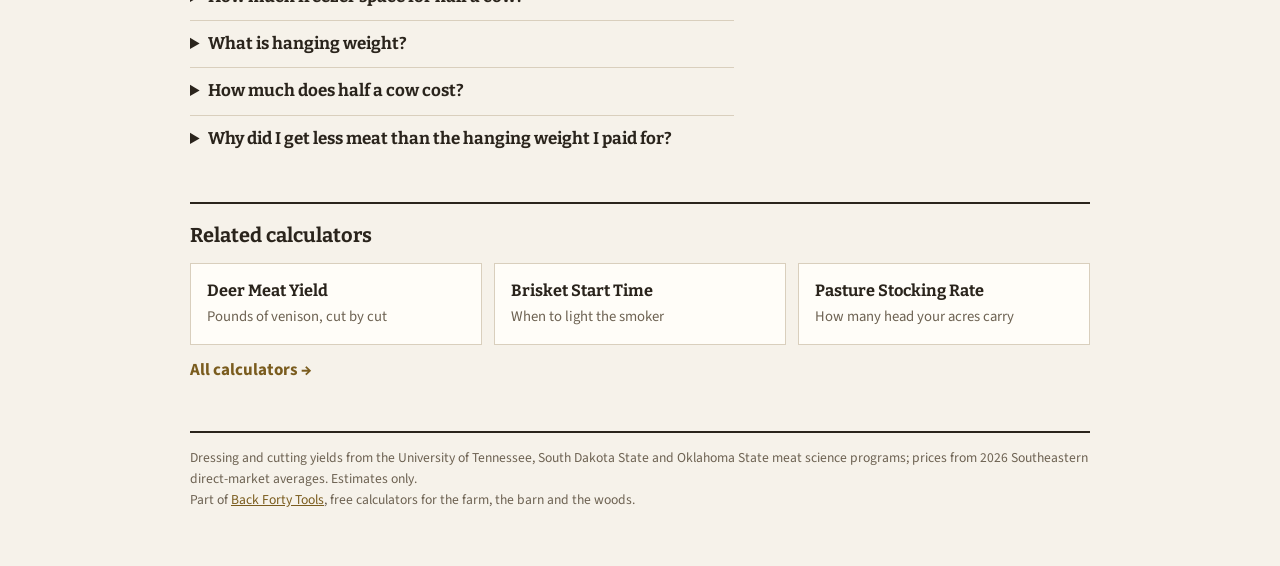
==== commit 8afafd20: "Retitle deer and beef pages to match search queries; add related-calculator links Co-Authored-By: Cl" ====
--- a/beef-yield-calculator/index.html
+++ b/beef-yield-calculator/index.html
@@ -3,12 +3,12 @@
 <head>
 <meta charset="utf-8">
 <meta name="viewport" content="width=device-width, initial-scale=1">
-<title>Half a Cow Calculator: How Much Meat and What It Costs | Back Forty Tools</title>
-<meta name="description" content="Free beef yield calculator. Enter live or hanging weight and your share (whole, half, quarter) to get take-home pounds, ground/steak/roast breakdown, freezer space and true cost per pound.">
+<title>How Much Meat Is in Half a Cow? Beef Yield + Cost Calculator</title>
+<meta name="description" content="Half a 1,250 lb steer is about 245 lb of take-home beef and 7 cu ft of freezer. Enter live or hanging weight and your share for pounds, cut breakdown and true cost per pound.">
 <link rel="canonical" href="https://backfortytools.com/beef-yield-calculator/">
 <meta property="og:type" content="website">
 <meta property="og:title" content="Beef Yield Calculator (Whole, Half, Quarter)">
-<meta property="og:description" content="Free beef yield calculator. Enter live or hanging weight and your share (whole, half, quarter) to get take-home pounds, ground/steak/roast breakdown, freezer space and true cost per pound.">
+<meta property="og:description" content="Half a 1,250 lb steer is about 245 lb of take-home beef and 7 cu ft of freezer. Enter live or hanging weight and your share for pounds, cut breakdown and true cost per pound.">
 <meta property="og:url" content="https://backfortytools.com/beef-yield-calculator/">
 <meta property="og:site_name" content="Back Forty Tools">
 <meta name='impact-site-verification' value='7f219c73-b5ef-4933-9e98-e80d3054c940'>
@@ -16,7 +16,7 @@
 <link rel="preconnect" href="https://fonts.googleapis.com">
 <link rel="preconnect" href="https://fonts.gstatic.com" crossorigin>
 <link rel="stylesheet" href="https://fonts.googleapis.com/css2?family=Bitter:wght@500;700;800&family=Source+Sans+3:wght@400;600;700&display=swap">
-<script type="application/ld+json">{"@context": "https://schema.org", "@graph": [{"@type": "WebApplication", "name": "Beef Yield Calculator", "url": "https://backfortytools.com/beef-yield-calculator/", "applicationCategory": "UtilitiesApplication", "operatingSystem": "Any", "offers": {"@type": "Offer", "price": "0", "priceCurrency": "USD"}, "description": "Free beef yield calculator. Enter live or hanging weight and your share (whole, half, quarter) to get take-home pounds, ground/steak/roast breakdown, freezer space and true cost per pound.", "isPartOf": {"@type": "WebSite", "name": "Back Forty Tools", "url": "https://backfortytools.com/"}}, {"@type": "FAQPage", "mainEntity": [{"@type": "Question", "name": "How much meat do you get from half a cow?", "acceptedAnswer": {"@type": "Answer", "text": "About 220 to 260 pounds of packaged beef from a typical 1,200 to 1,300-pound steer: roughly 100 pounds of ground, 50 of steaks, 60 of roasts and 20 of ribs, stew and other cuts."}}, {"@type": "Question", "name": "How much freezer space for half a cow?", "acceptedAnswer": {"@type": "Answer", "text": "7 to 8 cubic feet. A quarter needs 4; a whole beef needs 14 to 16, which is a full upright or a large chest freezer."}}, {"@type": "Question", "name": "What is hanging weight?", "acceptedAnswer": {"@type": "Answer", "text": "The weight of the carcass after slaughter, with the hide, head, feet and organs removed, before aging and cutting. It is about 62 percent of live weight and it is what most farmers charge on."}}, {"@type": "Question", "name": "How much does half a cow cost?", "acceptedAnswer": {"@type": "Answer", "text": "Usually $1,800 to $2,600 in 2026 including processing, which works out to $7.50 to $10.50 per pound of take-home beef. Grass-finished and certified programs run higher."}}, {"@type": "Question", "name": "Why did I get less meat than the hanging weight I paid for?", "acceptedAnswer": {"@type": "Answer", "text": "Normal. About 37 percent of hanging weight is bone, trimmed fat and moisture lost during aging. If your take-home is under 55 percent of hanging, ask the processor for the cut sheet and the aged weight."}}]}]}</script>
+<script type="application/ld+json">{"@context": "https://schema.org", "@graph": [{"@type": "WebApplication", "name": "Beef Yield Calculator", "url": "https://backfortytools.com/beef-yield-calculator/", "applicationCategory": "UtilitiesApplication", "operatingSystem": "Any", "offers": {"@type": "Offer", "price": "0", "priceCurrency": "USD"}, "description": "Half a 1,250 lb steer is about 245 lb of take-home beef and 7 cu ft of freezer. Enter live or hanging weight and your share for pounds, cut breakdown and true cost per pound.", "isPartOf": {"@type": "WebSite", "name": "Back Forty Tools", "url": "https://backfortytools.com/"}}, {"@type": "FAQPage", "mainEntity": [{"@type": "Question", "name": "How much meat do you get from half a cow?", "acceptedAnswer": {"@type": "Answer", "text": "About 220 to 260 pounds of packaged beef from a typical 1,200 to 1,300-pound steer: roughly 100 pounds of ground, 50 of steaks, 60 of roasts and 20 of ribs, stew and other cuts."}}, {"@type": "Question", "name": "How much freezer space for half a cow?", "acceptedAnswer": {"@type": "Answer", "text": "7 to 8 cubic feet. A quarter needs 4; a whole beef needs 14 to 16, which is a full upright or a large chest freezer."}}, {"@type": "Question", "name": "What is hanging weight?", "acceptedAnswer": {"@type": "Answer", "text": "The weight of the carcass after slaughter, with the hide, head, feet and organs removed, before aging and cutting. It is about 62 percent of live weight and it is what most farmers charge on."}}, {"@type": "Question", "name": "How much does half a cow cost?", "acceptedAnswer": {"@type": "Answer", "text": "Usually $1,800 to $2,600 in 2026 including processing, which works out to $7.50 to $10.50 per pound of take-home beef. Grass-finished and certified programs run higher."}}, {"@type": "Question", "name": "Why did I get less meat than the hanging weight I paid for?", "acceptedAnswer": {"@type": "Answer", "text": "Normal. About 37 percent of hanging weight is bone, trimmed fat and moisture lost during aging. If your take-home is under 55 percent of hanging, ask the processor for the cut sheet and the aged weight."}}]}]}</script>
 <style>
 /* Layout: ledger-style — one calculator card up top, results in a barn-tag strip, then plain-spoken reference copy in a single reading column. */
 :root{
@@ -112,6 +112,16 @@
 footer{margin-top:48px;border-top:2px solid var(--fg);padding-top:14px;font-size:.85rem;color:var(--muted)}
 footer a{color:var(--accent)}
 @media (prefers-reduced-motion:no-preference){.tag .big{transition:opacity .15s}}
+
+.related{margin-top:40px;border-top:2px solid var(--fg);padding-top:16px}
+.related h2{font-family:var(--display);font-size:1.25rem;margin:0 0 12px}
+.related ul{list-style:none;padding:0;margin:0;display:grid;grid-template-columns:repeat(auto-fit,minmax(200px,1fr));gap:12px}
+.related li{min-width:0}
+.related ul a{display:block;height:100%;background:var(--surface);border:1px solid var(--line);padding:14px 16px;color:inherit;text-decoration:none}
+.related ul a:hover,.related ul a:focus-visible{border-color:var(--tag);outline:none}
+.related strong{display:block;font-family:var(--display);font-size:1.02rem}
+.related span{color:var(--muted);font-size:.92rem}
+.related .all{display:inline-block;margin-top:12px;color:var(--accent);font-weight:700;text-decoration:none}
 
 </style>
 </head>
@@ -242,6 +252,7 @@
 <details><summary>How much does half a cow cost?</summary><p>Usually $1,800 to $2,600 in 2026 including processing, which works out to $7.50 to $10.50 per pound of take-home beef. Grass-finished and certified programs run higher.</p></details>
 <details><summary>Why did I get less meat than the hanging weight I paid for?</summary><p>Normal. About 37 percent of hanging weight is bone, trimmed fat and moisture lost during aging. If your take-home is under 55 percent of hanging, ask the processor for the cut sheet and the aged weight.</p></details>
 </article>
+<nav class="related" aria-label="Related calculators"><h2>Related calculators</h2><ul><li><a href="/deer-meat-yield-calculator/"><strong>Deer Meat Yield</strong><span>Pounds of venison, cut by cut</span></a></li><li><a href="/brisket-smoking-time-calculator/"><strong>Brisket Start Time</strong><span>When to light the smoker</span></a></li><li><a href="/pasture-stocking-rate-calculator/"><strong>Pasture Stocking Rate</strong><span>How many head your acres carry</span></a></li></ul><a class="all" href="/">All calculators →</a></nav>
 <footer>
   Dressing and cutting yields from the University of Tennessee, South Dakota State and Oklahoma State meat science programs; prices from 2026 Southeastern direct-market averages. Estimates only.<br>
   Part of <a href="/">Back Forty Tools</a>, free calculators for the farm, the barn and the woods.
